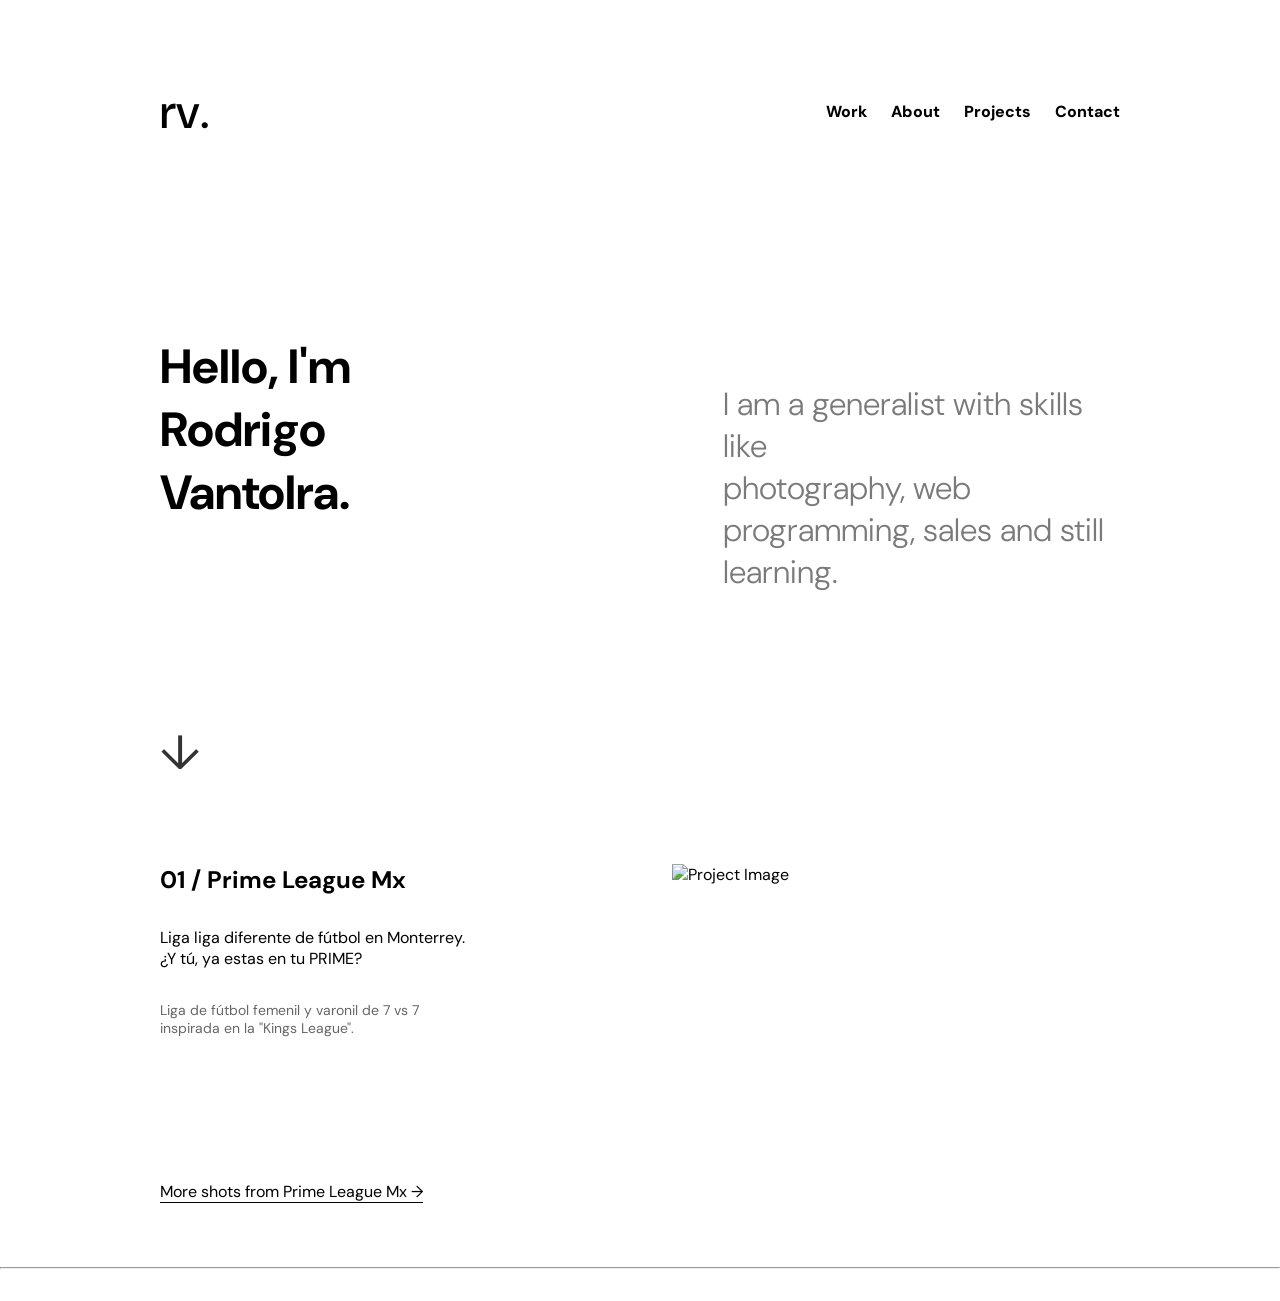
==== index.html @ 69fbbf1c "initial commit" ====
<!DOCTYPE html>
<html lang="en">
<head>
    <meta charset="UTF-8">
    <meta name="viewport" content="width=device-width, initial-scale=1.0">
    <meta http-equiv="X-UA-Compatible" content="ie=edge"> 
    <title>Webpage 1 - Portfolio</title>
    <link rel="preconnect" href="https://fonts.googleapis.com">
    <link rel="preconnect" href="https://fonts.gstatic.com" crossorigin>
    <link href="https://fonts.googleapis.com/css2?family=DM+Sans:ital,opsz,wght@0,9..40,100..1000;1,9..40,100..1000&display=swap" rel="stylesheet">

    <!-- Link to CSS file -->
    <link rel="stylesheet" href="style.css">

</head>
<body>
    
    <header>
        <nav class="navbar">
            <div class="logo">
                <a href="#">rv.</a>
            </div>
            <ul class="nav-links">
                <li><a href="#">Work</a></li>
                <li><a href="#">About</a></li>
                <li><a href="#">Projects</a></li>
                <li><a href="#">Contact</a></li>
            </ul>
        </nav>
    </header>

    <main>
        <!-- Main Content Goes Here -->
        <section class="intro">
            <div class="intro-left">
                <h2>Hello, I'm <br>Rodrigo Vantolra.</h2>
            </div>
            <div class="intro-right">
                <h3>I am a generalist with skills like <br> photography, web programming, sales and still learning.</h3>
            </div>
        </section>
        <section>
            <div class="arrow-down">&#8595;</div> <!-- HTML code for a down arrow -->
        </section>
       
        <section class="project-section">
            <div class="project-text">
                <h3>01 / Prime League Mx</h3>
                <p>Liga liga diferente de fútbol en Monterrey. <br>¿Y tú, ya estas en tu PRIME?</br></p>
                <small>Liga de fútbol femenil y varonil de 7 vs 7 <br>inspirada en la "Kings League".</br></small>
                <a href="#" class="project-link">More shots from Prime League Mx &rarr;</a>
            </div>
            <div class="project-image">
                <!-- Placeholder for the image -->
                <img src="your-image-path.jpg" alt="Project Image">
            </div>
        </section>
        <hr>
    </main>

    <footer>
        <!-- Footer Content -->
    </footer>

    <!-- Link to JavaScript file -->
    <script src="script.js"></script>
</body>
</html>
---- style.css ----
/* General Reset */
* {
    margin: 0;
    padding: 0;
    box-sizing: border-box;
}

body {
  font-family: "DM Sans", serif;
  font-optical-sizing: auto;
  font-weight: <weight>;
  font-style: normal;
}

/* Navbar Styling */
.navbar {
    display: flex;
    justify-content: space-between;
    align-items: center;
    padding: 5rem 10rem;
    background-color: #ffffff; /* Change as needed */
}

.navbar .logo a {
    color: #000000; /* Logo color */
    font-size: 3rem;
    text-decoration: none;
    font-weight: 500;
}

.nav-links {
    list-style: none;
    display: flex;
    gap: 1.5rem;
    margin-left: 10rem;
    font-weight: 800;
}

.nav-links li a {
    color: #000000; /* Link color */
    text-decoration: none;
    font-size: 1rem;
    transition: color 0.3s;
}

.nav-links li a:hover {
    color: #000000; /* Hover effect color */
}

/* Mobile Responsiveness */
@media (max-width: 768px) {
    .nav-links {
        flex-direction: column;
        display: none; /* Hide initially on mobile */
    }
    
    /* Toggle menu display */
    .navbar.active .nav-links {
        display: flex;
    }
}

/* Headers */ 
/* Intro Section Styling */
.intro {
    display: flex;
    align-items: flex-start; /* Aligns items to the top initially */
    padding: 7rem 10rem;
}

.intro-left h2 {
    font-size: 3rem; /* Customize size */
    color: #000000;
}

.intro-right h3 {
    font-size: 2rem; /* Customize size */
    color: #7a7a7a;
    margin-top: 3rem; /* Moves the right header down by 3rem */
    margin-left: 20rem;
    font-weight: 300;
}


/* Arrow */
.arrow-down {
    font-size: 3rem; /* Adjust size as needed */
    color: #333; /* Arrow color */
    margin-top: 1rem; /* Adjust spacing */
    cursor: pointer;
    margin-left: 10rem;
}


/* Project Section Styling */
.project-section {
    display: flex;
    align-items: flex-start;
    padding: 2rem;
    padding-top: 5rem;
    gap: 2rem;
}

.project-text {
    flex: 1;
    max-width: 50%;
    padding-left: 8rem;
}

.project-text h3 {
    font-size: 1.5rem;
    margin-bottom: 1rem;
}

.project-text p {
    font-size: 1rem;
    margin-bottom: 1rem;
    margin-top: 2rem;
}

.project-text small {
    display: block;
    font-size: 0.875rem;
    color: #666;
    margin-bottom: 1rem;
    margin-top: 2rem;
}

.project-link {
    font-size: 1rem;
    text-decoration: none;
    color: #000;
    border-bottom: 1px solid #000;
    display: inline-block;
    margin-top: 8rem;
}

.project-link:hover {
    color: #555;
    border-color: #555;
}

.project-image {
    flex: 1;
    max-width: 50%;
}

.project-image img {
    width: 100%;
    height: auto;
    display: block;
}

hr {
    background-color: #000000;
    margin-top: 2rem;
    margin-bottom: 2rem;
    padding-left: 8rem;
}
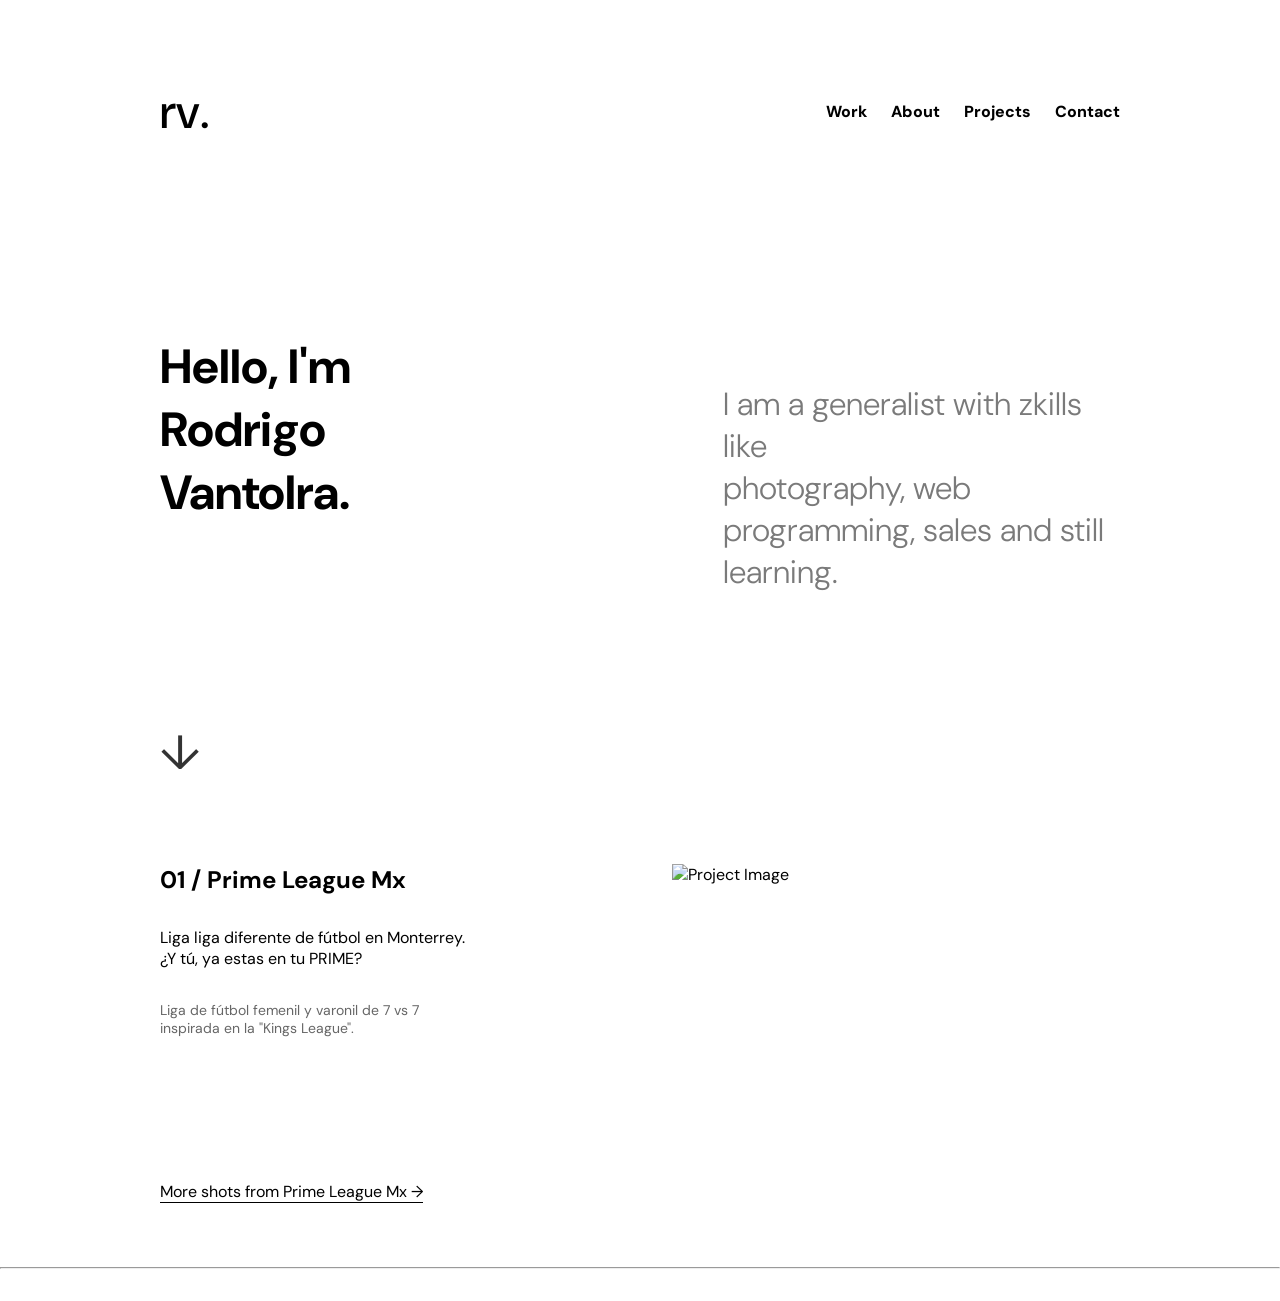
==== commit 4cf9a76a: "random change for demo" ====
--- a/index.html
+++ b/index.html
@@ -36,7 +36,7 @@
                 <h2>Hello, I'm <br>Rodrigo Vantolra.</h2>
             </div>
             <div class="intro-right">
-                <h3>I am a generalist with skills like <br> photography, web programming, sales and still learning.</h3>
+                <h3>I am a generalist with zkills like <br> photography, web programming, sales and still learning.</h3>
             </div>
         </section>
         <section>
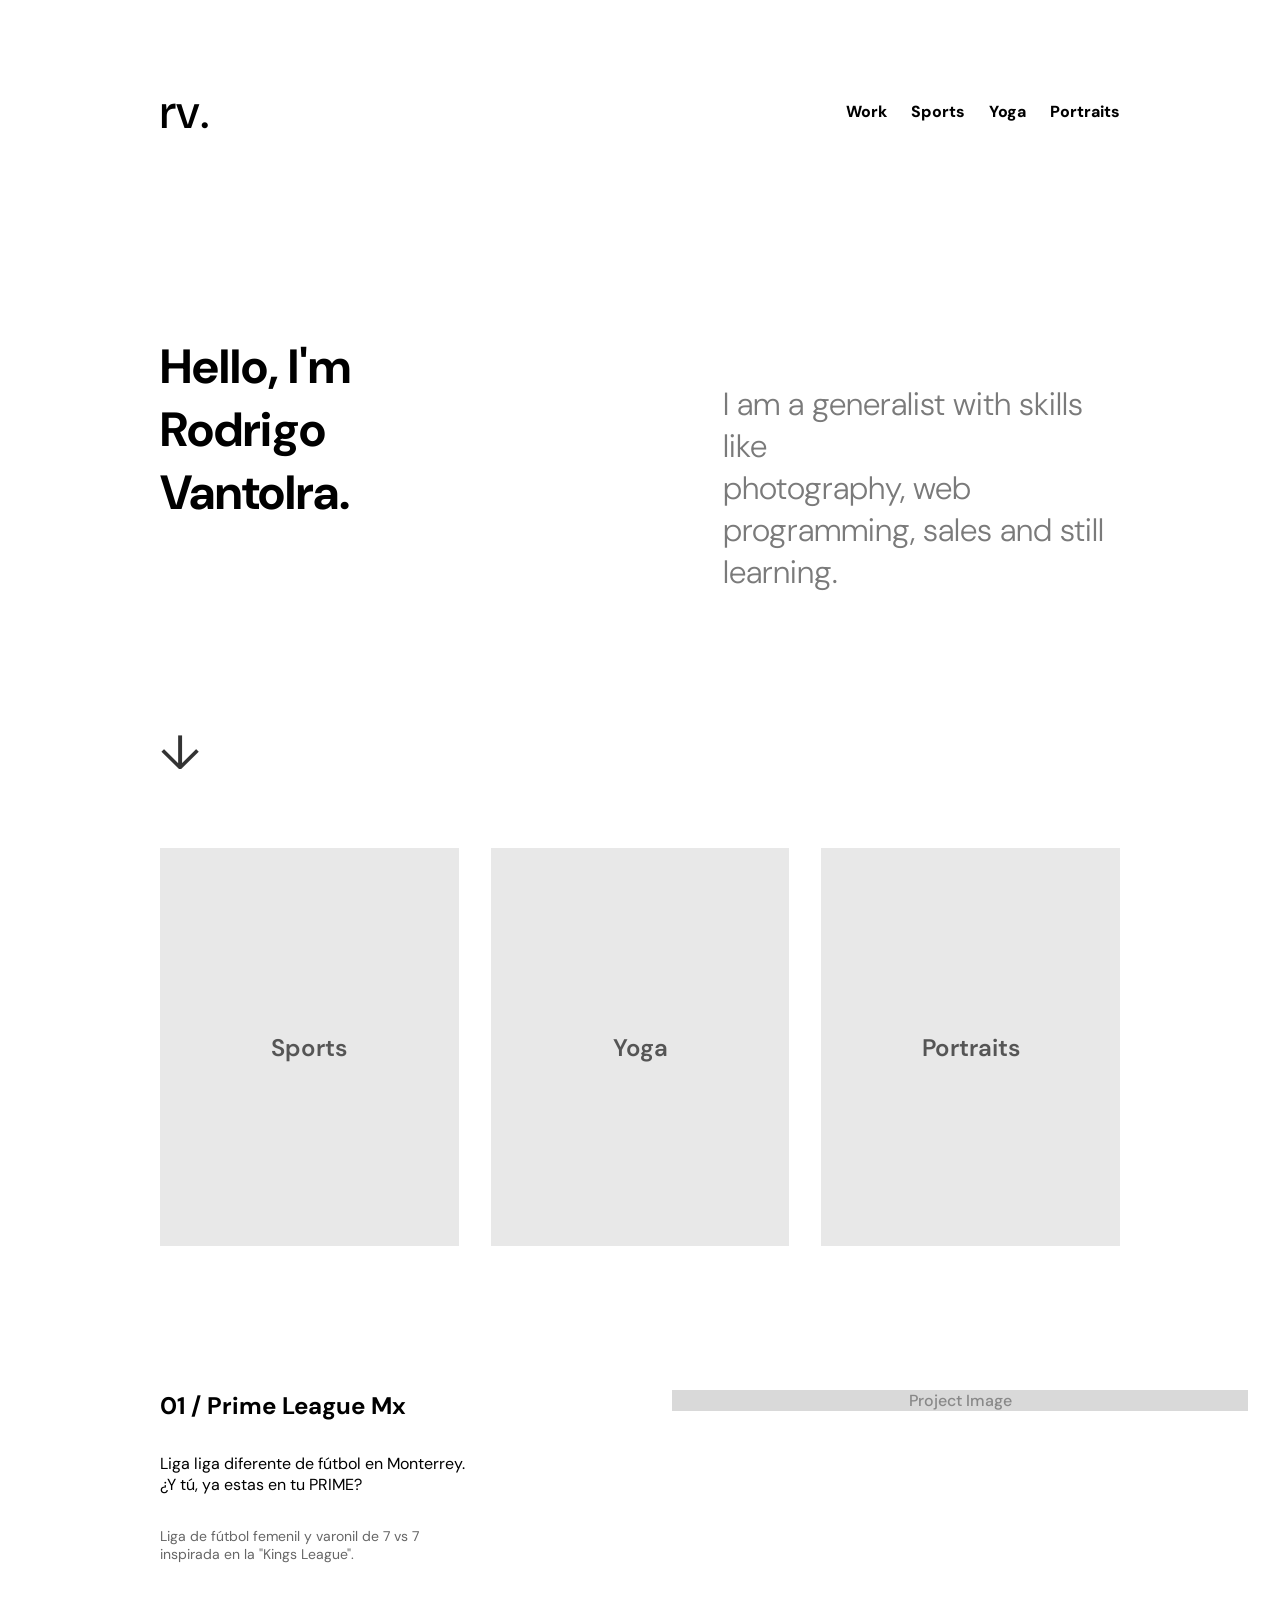
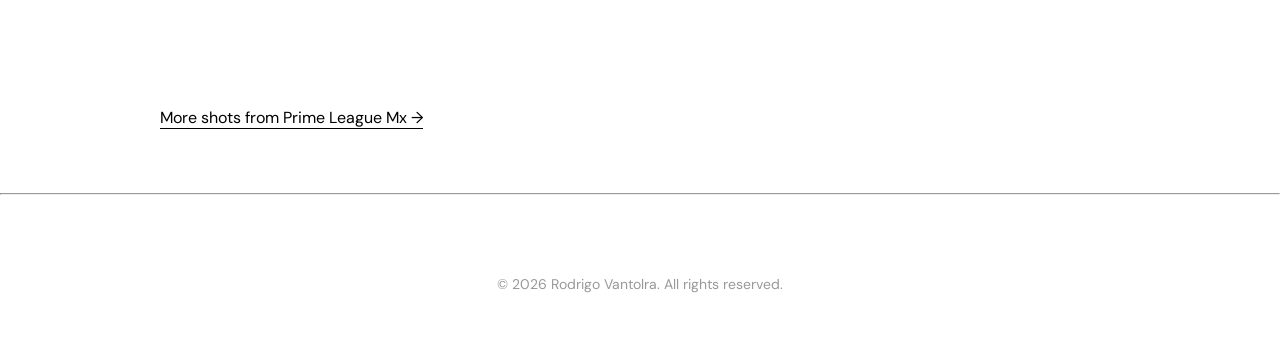
==== commit f3a7157b: "Add GitHub Pages support with Sports, Yoga, and Portraits category pages - Update index.html with ca" ====
--- a/index.html
+++ b/index.html
@@ -3,66 +3,84 @@
 <head>
     <meta charset="UTF-8">
     <meta name="viewport" content="width=device-width, initial-scale=1.0">
-    <meta http-equiv="X-UA-Compatible" content="ie=edge"> 
-    <title>Webpage 1 - Portfolio</title>
+    <title>Rodrigo Vantolra - Portfolio</title>
     <link rel="preconnect" href="https://fonts.googleapis.com">
     <link rel="preconnect" href="https://fonts.gstatic.com" crossorigin>
     <link href="https://fonts.googleapis.com/css2?family=DM+Sans:ital,opsz,wght@0,9..40,100..1000;1,9..40,100..1000&display=swap" rel="stylesheet">
-
-    <!-- Link to CSS file -->
     <link rel="stylesheet" href="style.css">
-
 </head>
 <body>
-    
+
     <header>
         <nav class="navbar">
             <div class="logo">
-                <a href="#">rv.</a>
+                <a href="index.html">rv.</a>
             </div>
             <ul class="nav-links">
-                <li><a href="#">Work</a></li>
-                <li><a href="#">About</a></li>
-                <li><a href="#">Projects</a></li>
-                <li><a href="#">Contact</a></li>
+                <li><a href="index.html">Work</a></li>
+                <li><a href="sports.html">Sports</a></li>
+                <li><a href="yoga.html">Yoga</a></li>
+                <li><a href="portraits.html">Portraits</a></li>
             </ul>
         </nav>
     </header>
 
     <main>
-        <!-- Main Content Goes Here -->
         <section class="intro">
             <div class="intro-left">
                 <h2>Hello, I'm <br>Rodrigo Vantolra.</h2>
             </div>
             <div class="intro-right">
-                <h3>I am a generalist with zkills like <br> photography, web programming, sales and still learning.</h3>
+                <h3>I am a generalist with skills like <br> photography, web programming, sales and still learning.</h3>
             </div>
         </section>
         <section>
-            <div class="arrow-down">&#8595;</div> <!-- HTML code for a down arrow -->
+            <div class="arrow-down">&#8595;</div>
         </section>
-       
+
+        <section class="categories">
+            <div class="category-card">
+                <a href="sports.html">
+                    <div class="category-placeholder">
+                        <span>Sports</span>
+                    </div>
+                </a>
+            </div>
+            <div class="category-card">
+                <a href="yoga.html">
+                    <div class="category-placeholder">
+                        <span>Yoga</span>
+                    </div>
+                </a>
+            </div>
+            <div class="category-card">
+                <a href="portraits.html">
+                    <div class="category-placeholder">
+                        <span>Portraits</span>
+                    </div>
+                </a>
+            </div>
+        </section>
+
         <section class="project-section">
             <div class="project-text">
                 <h3>01 / Prime League Mx</h3>
-                <p>Liga liga diferente de fútbol en Monterrey. <br>¿Y tú, ya estas en tu PRIME?</br></p>
-                <small>Liga de fútbol femenil y varonil de 7 vs 7 <br>inspirada en la "Kings League".</br></small>
-                <a href="#" class="project-link">More shots from Prime League Mx &rarr;</a>
+                <p>Liga liga diferente de fútbol en Monterrey. <br>¿Y tú, ya estas en tu PRIME?</p>
+                <small>Liga de fútbol femenil y varonil de 7 vs 7 <br>inspirada en la "Kings League".</small>
+                <a href="sports.html" class="project-link">More shots from Prime League Mx &rarr;</a>
             </div>
             <div class="project-image">
-                <!-- Placeholder for the image -->
-                <img src="your-image-path.jpg" alt="Project Image">
+                <div class="image-placeholder">Project Image</div>
             </div>
         </section>
         <hr>
     </main>
 
     <footer>
-        <!-- Footer Content -->
+        <div class="footer-content">
+            <p>&copy; 2026 Rodrigo Vantolra. All rights reserved.</p>
+        </div>
     </footer>
 
-    <!-- Link to JavaScript file -->
-    <script src="script.js"></script>
 </body>
 </html>
--- a/style.css
+++ b/style.css
@@ -1,159 +1,330 @@
-/* General Reset */
-* {
-    margin: 0;
-    padding: 0;
-    box-sizing: border-box;
-}
-
-body {
-  font-family: "DM Sans", serif;
-  font-optical-sizing: auto;
-  font-weight: <weight>;
-  font-style: normal;
-}
-
-/* Navbar Styling */
-.navbar {
-    display: flex;
-    justify-content: space-between;
-    align-items: center;
-    padding: 5rem 10rem;
-    background-color: #ffffff; /* Change as needed */
-}
-
-.navbar .logo a {
-    color: #000000; /* Logo color */
-    font-size: 3rem;
-    text-decoration: none;
-    font-weight: 500;
-}
-
-.nav-links {
-    list-style: none;
-    display: flex;
-    gap: 1.5rem;
-    margin-left: 10rem;
-    font-weight: 800;
-}
-
-.nav-links li a {
-    color: #000000; /* Link color */
-    text-decoration: none;
-    font-size: 1rem;
-    transition: color 0.3s;
-}
-
-.nav-links li a:hover {
-    color: #000000; /* Hover effect color */
-}
-
-/* Mobile Responsiveness */
-@media (max-width: 768px) {
-    .nav-links {
-        flex-direction: column;
-        display: none; /* Hide initially on mobile */
-    }
-    
-    /* Toggle menu display */
-    .navbar.active .nav-links {
-        display: flex;
-    }
-}
-
-/* Headers */ 
-/* Intro Section Styling */
-.intro {
-    display: flex;
-    align-items: flex-start; /* Aligns items to the top initially */
-    padding: 7rem 10rem;
-}
-
-.intro-left h2 {
-    font-size: 3rem; /* Customize size */
-    color: #000000;
-}
-
-.intro-right h3 {
-    font-size: 2rem; /* Customize size */
-    color: #7a7a7a;
-    margin-top: 3rem; /* Moves the right header down by 3rem */
-    margin-left: 20rem;
-    font-weight: 300;
-}
-
-
-/* Arrow */
-.arrow-down {
-    font-size: 3rem; /* Adjust size as needed */
-    color: #333; /* Arrow color */
-    margin-top: 1rem; /* Adjust spacing */
-    cursor: pointer;
-    margin-left: 10rem;
-}
-
-
-/* Project Section Styling */
-.project-section {
-    display: flex;
-    align-items: flex-start;
-    padding: 2rem;
-    padding-top: 5rem;
-    gap: 2rem;
-}
-
-.project-text {
-    flex: 1;
-    max-width: 50%;
-    padding-left: 8rem;
-}
-
-.project-text h3 {
-    font-size: 1.5rem;
-    margin-bottom: 1rem;
-}
-
-.project-text p {
-    font-size: 1rem;
-    margin-bottom: 1rem;
-    margin-top: 2rem;
-}
-
-.project-text small {
-    display: block;
-    font-size: 0.875rem;
-    color: #666;
-    margin-bottom: 1rem;
-    margin-top: 2rem;
-}
-
-.project-link {
-    font-size: 1rem;
-    text-decoration: none;
-    color: #000;
-    border-bottom: 1px solid #000;
-    display: inline-block;
-    margin-top: 8rem;
-}
-
-.project-link:hover {
-    color: #555;
-    border-color: #555;
-}
-
-.project-image {
-    flex: 1;
-    max-width: 50%;
-}
-
-.project-image img {
-    width: 100%;
-    height: auto;
-    display: block;
-}
-
-hr {
-    background-color: #000000;
-    margin-top: 2rem;
-    margin-bottom: 2rem;
-    padding-left: 8rem;
-}+/* General Reset */
+* {
+    margin: 0;
+    padding: 0;
+    box-sizing: border-box;
+}
+
+body {
+    font-family: "DM Sans", serif;
+    font-optical-sizing: auto;
+    font-weight: 400;
+    font-style: normal;
+}
+
+/* Navbar Styling */
+.navbar {
+    display: flex;
+    justify-content: space-between;
+    align-items: center;
+    padding: 5rem 10rem;
+    background-color: #ffffff;
+}
+
+.navbar .logo a {
+    color: #000000;
+    font-size: 3rem;
+    text-decoration: none;
+    font-weight: 500;
+}
+
+.nav-links {
+    list-style: none;
+    display: flex;
+    gap: 1.5rem;
+    margin-left: 10rem;
+    font-weight: 800;
+}
+
+.nav-links li a {
+    color: #000000;
+    text-decoration: none;
+    font-size: 1rem;
+    transition: color 0.3s;
+}
+
+.nav-links li a:hover,
+.nav-links li a.active {
+    color: #555;
+}
+
+/* Mobile Responsiveness */
+@media (max-width: 768px) {
+    .navbar {
+        padding: 2rem;
+        flex-direction: column;
+        gap: 1.5rem;
+    }
+
+    .nav-links {
+        margin-left: 0;
+        gap: 1rem;
+    }
+
+    .intro {
+        flex-direction: column;
+        padding: 3rem 2rem;
+    }
+
+    .intro-right h3 {
+        margin-left: 0;
+        margin-top: 1.5rem;
+        font-size: 1.25rem;
+    }
+
+    .arrow-down {
+        margin-left: 2rem;
+    }
+
+    .project-section {
+        flex-direction: column;
+    }
+
+    .project-text {
+        max-width: 100%;
+        padding-left: 2rem;
+    }
+
+    .project-image {
+        max-width: 100%;
+    }
+
+    .categories {
+        flex-direction: column;
+        padding: 2rem;
+    }
+
+    .gallery {
+        padding: 1rem;
+    }
+
+    .gallery-row {
+        flex-direction: column;
+    }
+
+    .gallery-item.half,
+    .gallery-item.one-third,
+    .gallery-item.two-thirds,
+    .gallery-item.narrow {
+        width: 100%;
+    }
+
+    .gallery-header {
+        padding: 3rem 2rem 1rem;
+    }
+}
+
+/* Intro Section */
+.intro {
+    display: flex;
+    align-items: flex-start;
+    padding: 7rem 10rem;
+}
+
+.intro-left h2 {
+    font-size: 3rem;
+    color: #000000;
+}
+
+.intro-right h3 {
+    font-size: 2rem;
+    color: #7a7a7a;
+    margin-top: 3rem;
+    margin-left: 20rem;
+    font-weight: 300;
+}
+
+/* Arrow */
+.arrow-down {
+    font-size: 3rem;
+    color: #333;
+    margin-top: 1rem;
+    cursor: pointer;
+    margin-left: 10rem;
+}
+
+/* Categories Grid (Homepage) */
+.categories {
+    display: flex;
+    gap: 2rem;
+    padding: 4rem 10rem;
+}
+
+.category-card {
+    flex: 1;
+}
+
+.category-card a {
+    text-decoration: none;
+    color: inherit;
+}
+
+.category-placeholder {
+    background-color: #e8e8e8;
+    aspect-ratio: 3 / 4;
+    display: flex;
+    align-items: center;
+    justify-content: center;
+    transition: background-color 0.3s;
+}
+
+.category-placeholder span {
+    font-size: 1.5rem;
+    font-weight: 600;
+    color: #555;
+}
+
+.category-placeholder:hover {
+    background-color: #d0d0d0;
+}
+
+/* Project Section */
+.project-section {
+    display: flex;
+    align-items: flex-start;
+    padding: 2rem;
+    padding-top: 5rem;
+    gap: 2rem;
+}
+
+.project-text {
+    flex: 1;
+    max-width: 50%;
+    padding-left: 8rem;
+}
+
+.project-text h3 {
+    font-size: 1.5rem;
+    margin-bottom: 1rem;
+}
+
+.project-text p {
+    font-size: 1rem;
+    margin-bottom: 1rem;
+    margin-top: 2rem;
+}
+
+.project-text small {
+    display: block;
+    font-size: 0.875rem;
+    color: #666;
+    margin-bottom: 1rem;
+    margin-top: 2rem;
+}
+
+.project-link {
+    font-size: 1rem;
+    text-decoration: none;
+    color: #000;
+    border-bottom: 1px solid #000;
+    display: inline-block;
+    margin-top: 8rem;
+}
+
+.project-link:hover {
+    color: #555;
+    border-color: #555;
+}
+
+.project-image {
+    flex: 1;
+    max-width: 50%;
+}
+
+.project-image img {
+    width: 100%;
+    height: auto;
+    display: block;
+}
+
+hr {
+    background-color: #000000;
+    margin-top: 2rem;
+    margin-bottom: 2rem;
+    padding-left: 8rem;
+}
+
+/* Image Placeholder (shared) */
+.image-placeholder {
+    background-color: #d9d9d9;
+    display: flex;
+    align-items: center;
+    justify-content: center;
+    color: #888;
+    font-size: 1rem;
+    font-weight: 500;
+    width: 100%;
+}
+
+.image-placeholder.landscape {
+    aspect-ratio: 16 / 9;
+}
+
+.image-placeholder.portrait {
+    aspect-ratio: 3 / 4;
+}
+
+.image-placeholder.tall {
+    aspect-ratio: 2 / 3;
+}
+
+/* Gallery Header */
+.gallery-header {
+    padding: 5rem 10rem 2rem;
+}
+
+.gallery-header h2 {
+    font-size: 3rem;
+    margin-bottom: 0.5rem;
+}
+
+.gallery-header p {
+    font-size: 1.25rem;
+    color: #7a7a7a;
+    font-weight: 300;
+}
+
+/* Gallery Grid (shared) */
+.gallery {
+    padding: 1rem 10rem 5rem;
+    display: flex;
+    flex-direction: column;
+    gap: 1.5rem;
+}
+
+.gallery-row {
+    display: flex;
+    gap: 1.5rem;
+}
+
+.gallery-row.centered {
+    justify-content: center;
+}
+
+.gallery-item.full {
+    width: 100%;
+}
+
+.gallery-item.half {
+    width: 50%;
+}
+
+.gallery-item.one-third {
+    width: 33.333%;
+}
+
+.gallery-item.two-thirds {
+    width: 66.666%;
+}
+
+.gallery-item.narrow {
+    width: 50%;
+}
+
+/* Footer */
+.footer-content {
+    text-align: center;
+    padding: 3rem 2rem;
+    color: #999;
+    font-size: 0.875rem;
+}
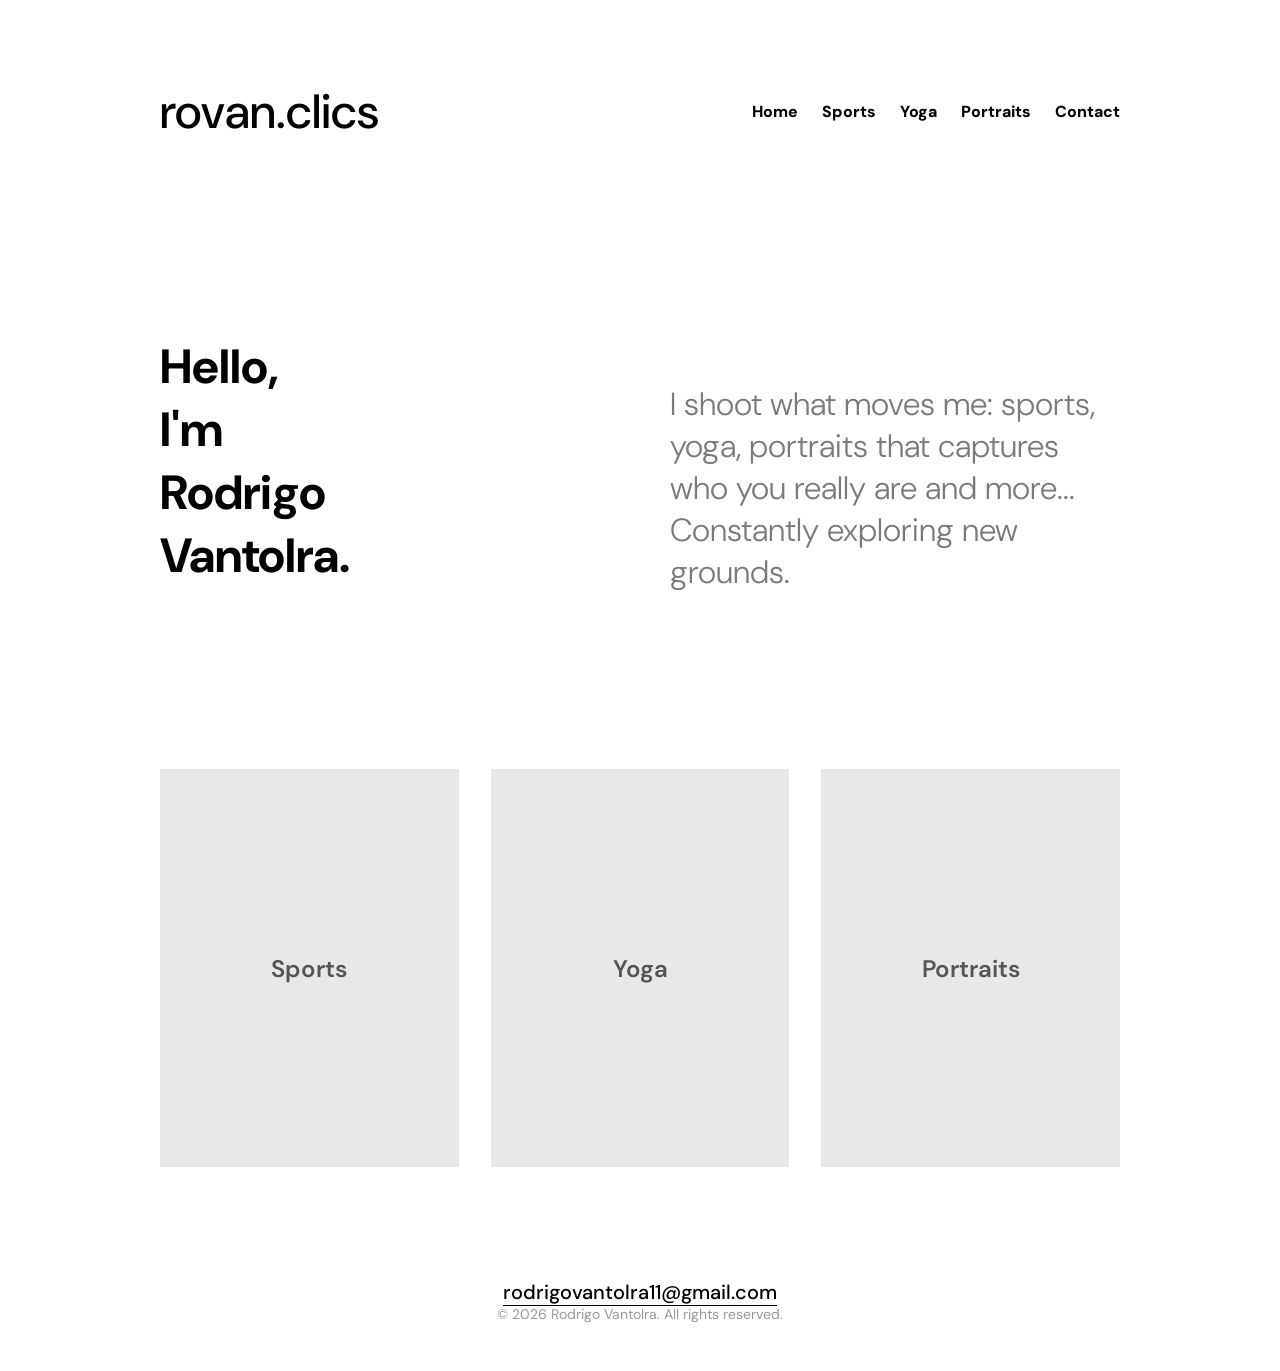
==== commit b2a7faaf: "Update homepage: rebrand to rovan.clics, update bio, add contact section - Logo changed from "rv." t" ====
--- a/index.html
+++ b/index.html
@@ -14,13 +14,14 @@
     <header>
         <nav class="navbar">
             <div class="logo">
-                <a href="index.html">rv.</a>
+                <a href="index.html">rovan.clics</a>
             </div>
             <ul class="nav-links">
-                <li><a href="index.html">Work</a></li>
+                <li><a href="index.html">Home</a></li>
                 <li><a href="sports.html">Sports</a></li>
                 <li><a href="yoga.html">Yoga</a></li>
                 <li><a href="portraits.html">Portraits</a></li>
+                <li><a href="#contact">Contact</a></li>
             </ul>
         </nav>
     </header>
@@ -31,13 +32,9 @@
                 <h2>Hello, I'm <br>Rodrigo Vantolra.</h2>
             </div>
             <div class="intro-right">
-                <h3>I am a generalist with skills like <br> photography, web programming, sales and still learning.</h3>
+                <h3>I shoot what moves me: sports, yoga, portraits that captures who you really are and more... Constantly exploring new grounds.</h3>
             </div>
         </section>
-        <section>
-            <div class="arrow-down">&#8595;</div>
-        </section>
-
         <section class="categories">
             <div class="category-card">
                 <a href="sports.html">
@@ -62,22 +59,11 @@
             </div>
         </section>
 
-        <section class="project-section">
-            <div class="project-text">
-                <h3>01 / Prime League Mx</h3>
-                <p>Liga liga diferente de fútbol en Monterrey. <br>¿Y tú, ya estas en tu PRIME?</p>
-                <small>Liga de fútbol femenil y varonil de 7 vs 7 <br>inspirada en la "Kings League".</small>
-                <a href="sports.html" class="project-link">More shots from Prime League Mx &rarr;</a>
-            </div>
-            <div class="project-image">
-                <div class="image-placeholder">Project Image</div>
-            </div>
-        </section>
-        <hr>
     </main>
 
-    <footer>
+    <footer id="contact">
         <div class="footer-content">
+            <p><a href="mailto:rodrigovantolra11@gmail.com">rodrigovantolra11@gmail.com</a></p>
             <p>&copy; 2026 Rodrigo Vantolra. All rights reserved.</p>
         </div>
     </footer>
--- a/style.css
+++ b/style.css
@@ -328,3 +328,16 @@
     color: #999;
     font-size: 0.875rem;
 }
+
+.footer-content a {
+    color: #000;
+    text-decoration: none;
+    font-size: 1.25rem;
+    font-weight: 500;
+    border-bottom: 1px solid #000;
+}
+
+.footer-content a:hover {
+    color: #555;
+    border-color: #555;
+}
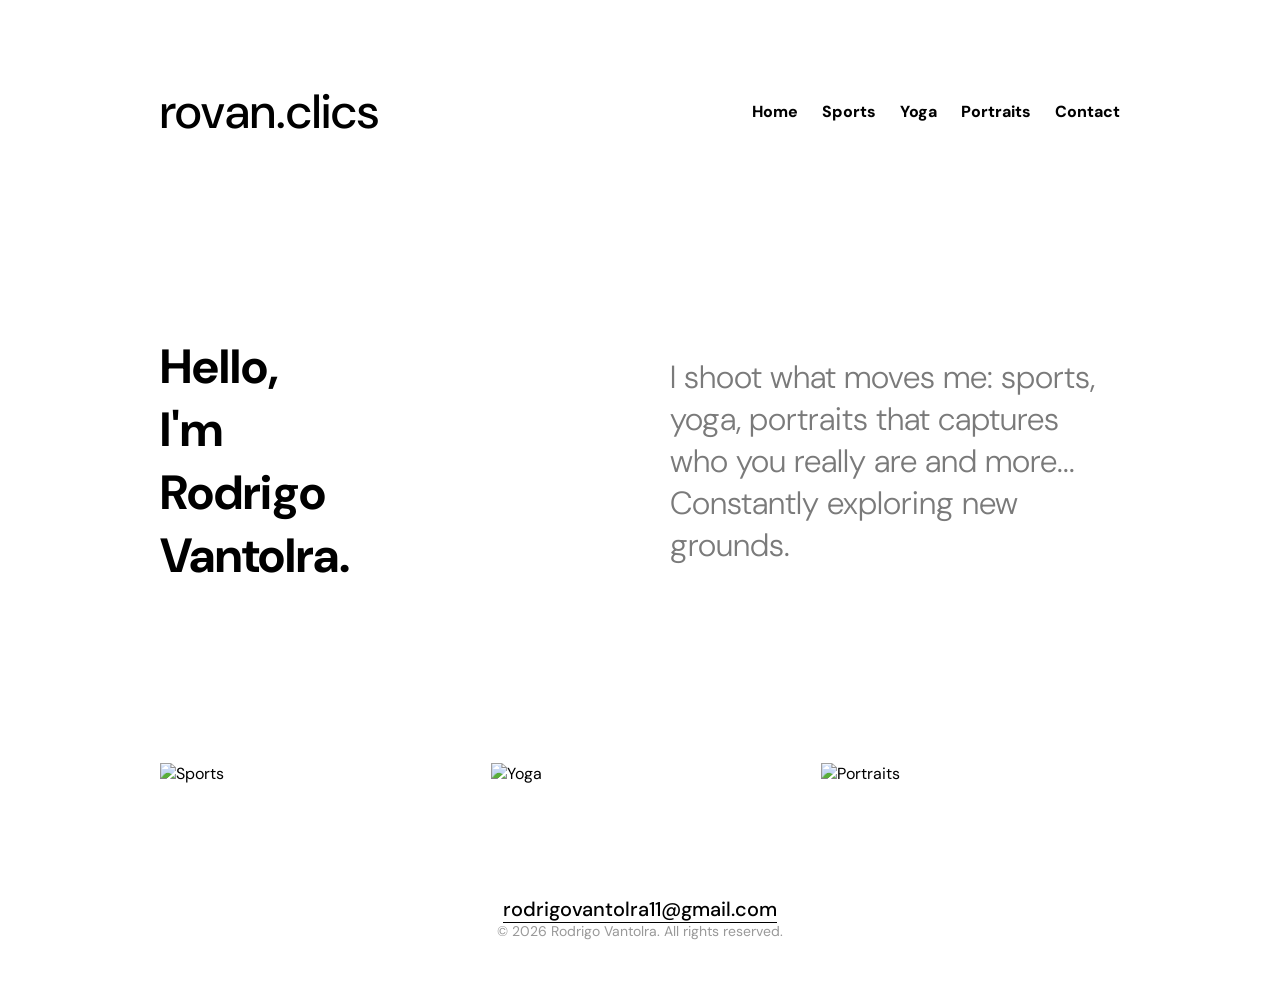
==== commit edcbc040: "Update index.html" ====
--- a/index.html
+++ b/index.html
@@ -38,23 +38,17 @@
         <section class="categories">
             <div class="category-card">
                 <a href="sports.html">
-                    <div class="category-placeholder">
-                        <span>Sports</span>
-                    </div>
+                    <img src="images/RV_WEB-23_.jpg" alt="Sports">
                 </a>
             </div>
             <div class="category-card">
                 <a href="yoga.html">
-                    <div class="category-placeholder">
-                        <span>Yoga</span>
-                    </div>
+                  <img src="images/RV_WEB-16_.jpg" alt="Yoga">
                 </a>
             </div>
             <div class="category-card">
                 <a href="portraits.html">
-                    <div class="category-placeholder">
-                        <span>Portraits</span>
-                    </div>
+                    <img src="images/RV_WEB-21_.jpg" alt="Portraits">
                 </a>
             </div>
         </section>
@@ -69,4 +63,4 @@
     </footer>
 
 </body>
-</html>+</html>
--- a/style.css
+++ b/style.css
@@ -117,7 +117,7 @@
 /* Intro Section */
 .intro {
     display: flex;
-    align-items: flex-start;
+    align-items: center;
     padding: 7rem 10rem;
 }
 
@@ -129,7 +129,7 @@
 .intro-right h3 {
     font-size: 2rem;
     color: #7a7a7a;
-    margin-top: 3rem;
+    margin-top: 0;
     margin-left: 20rem;
     font-weight: 300;
 }
